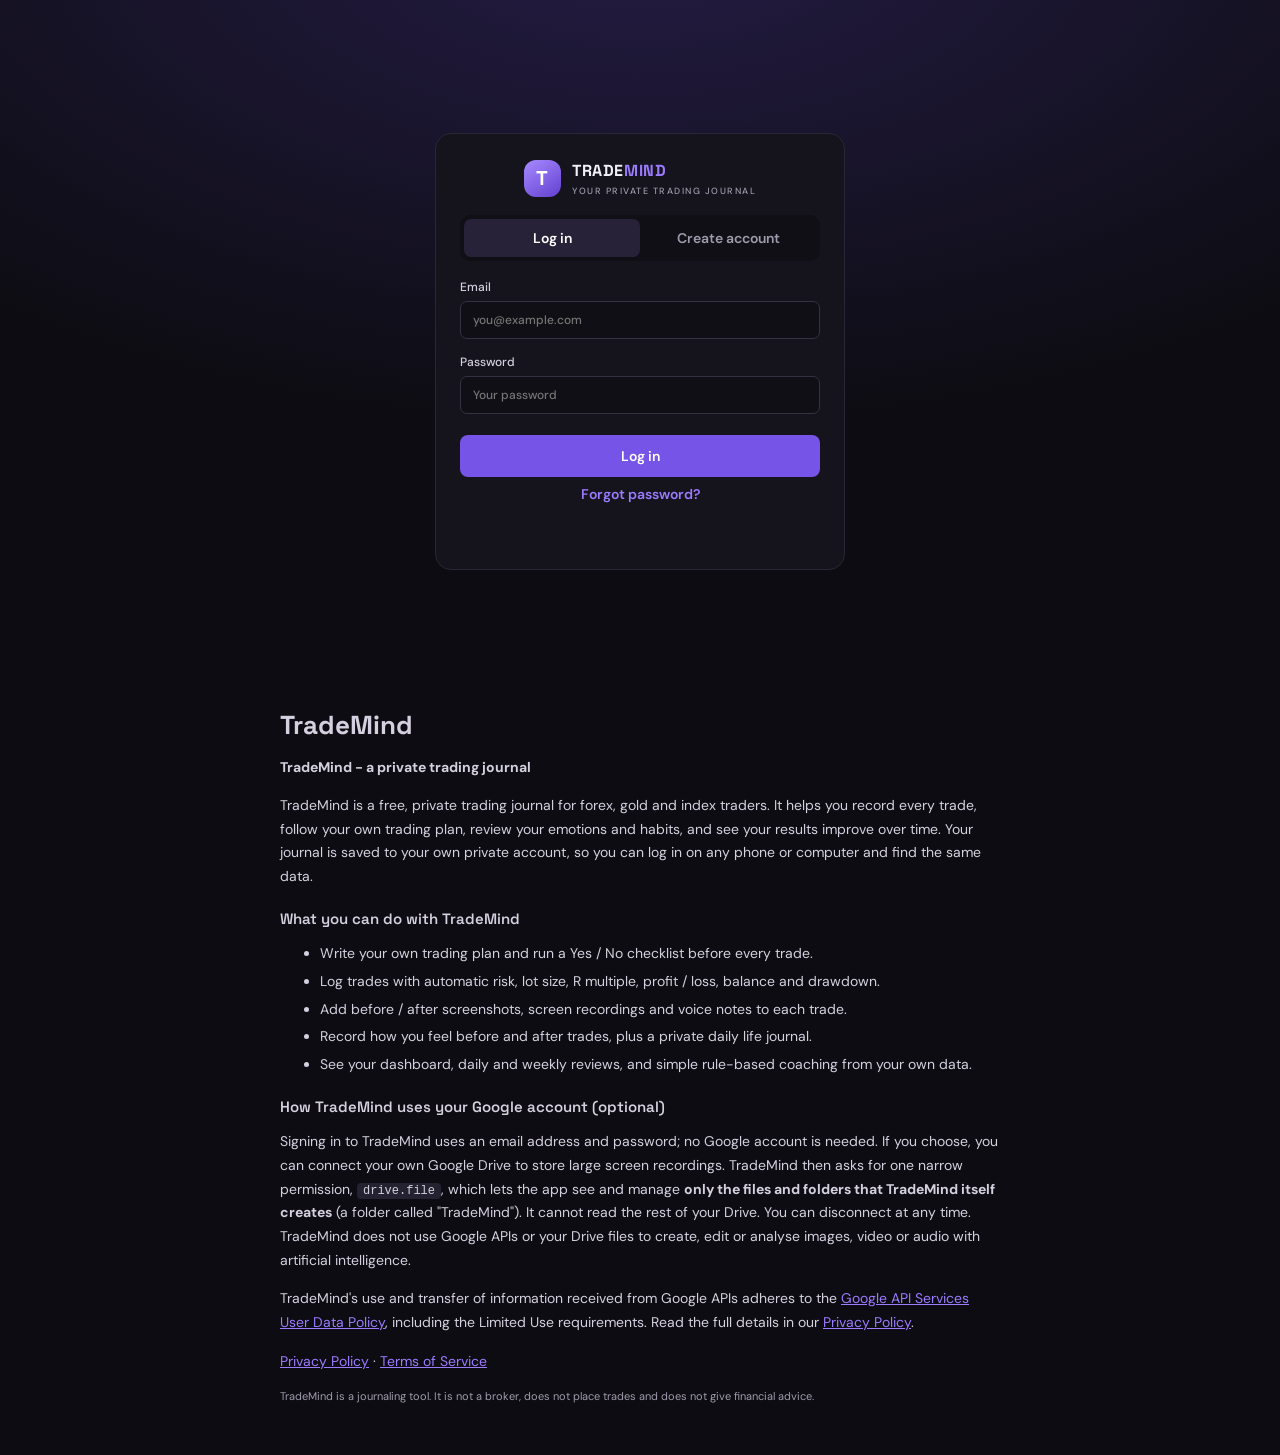
==== index.html @ 4bf760da "Add files via upload" ====
<!doctype html>
<html lang="en">
<head>
  <meta charset="utf-8">
  <meta name="viewport" content="width=device-width, initial-scale=1, viewport-fit=cover">
  <meta name="theme-color" content="#111019">
  <meta name="description" content="TradeMind - your private trading journal. Log in on any device.">
  <link rel="manifest" href="manifest.webmanifest">
  <link rel="icon" href="assets/icon.svg" type="image/svg+xml">
  <link rel="stylesheet" href="styles.css">
  <title>TradeMind - Trading Journal</title>
  <script>try{if(Object.keys(localStorage).some(function(k){return /^sb-.*-auth-token$/.test(k)}))document.documentElement.classList.add('returning')}catch(e){}</script>
</head>
<body>

  <!-- ============ LOGIN / SIGN UP ============ -->
  <div id="auth-screen" class="auth-screen" hidden>
    <div class="auth-card">
      <div class="brand auth-brand"><span class="brand-mark">T</span><span>TRADE<span class="violet">MIND</span><small>YOUR PRIVATE TRADING JOURNAL</small></span></div>

      <div id="auth-config-warning" class="notice warning" hidden>
        <strong>Cloud login is not set up yet.</strong> The app owner needs to put the Supabase URL and key into <code>config.js</code> (see README, step 3). Until then you can try the app on this device only.
        <div class="button-row"><button class="secondary" id="use-local" type="button">Use on this device only</button></div>
      </div>

      <div class="auth-tabs" id="auth-tabs">
        <button type="button" class="active" data-auth-tab="login">Log in</button>
        <button type="button" data-auth-tab="signup">Create account</button>
      </div>

      <form id="form-login" class="auth-form" autocomplete="on">
        <label>Email<input name="email" type="email" autocomplete="username" required placeholder="you@example.com"></label>
        <label>Password<input name="password" type="password" autocomplete="current-password" required minlength="6" placeholder="Your password"></label>
        <button class="primary full" type="submit">Log in</button>
        <button class="text-btn" type="button" data-auth-tab="forgot">Forgot password?</button>
      </form>

      <form id="form-signup" class="auth-form" autocomplete="on" hidden>
        <label>Your name<input name="name" type="text" autocomplete="name" placeholder="e.g. Chinedu"></label>
        <label>Email<input name="email" type="email" autocomplete="username" required placeholder="you@example.com"></label>
        <label>Password (at least 8 characters)<input name="password" type="password" autocomplete="new-password" required minlength="8" placeholder="Choose a password"></label>
        <button class="primary full" type="submit">Create my account</button>
        <p class="tiny muted">Your journal is private to your account. Log in on any phone or computer to see the same data.</p>
      </form>

      <form id="form-forgot" class="auth-form" hidden>
        <p class="muted">Enter your email and we will send you a link to choose a new password.</p>
        <label>Email<input name="email" type="email" autocomplete="username" required></label>
        <button class="primary full" type="submit">Send reset link</button>
        <button class="text-btn" type="button" data-auth-tab="login">Back to log in</button>
      </form>

      <form id="form-recovery" class="auth-form" hidden>
        <h3>Choose a new password</h3>
        <label>New password (at least 8 characters)<input name="password" type="password" autocomplete="new-password" required minlength="8"></label>
        <button class="primary full" type="submit">Save new password</button>
      </form>

      <p id="auth-msg" class="auth-msg" role="status"></p>
    </div>
  </div>

  <!-- ============ PUBLIC HOME PAGE CONTENT (always in the HTML so Google and visitors can read it without logging in) ============ -->
  <section id="public-about" class="about">
    <h1>TradeMind</h1>
    <p><b>TradeMind - a private trading journal</b></p>
    <p>TradeMind is a free, private trading journal for forex, gold and index traders. It helps you record every trade, follow your own trading plan, review your emotions and habits, and see your results improve over time. Your journal is saved to your own private account, so you can log in on any phone or computer and find the same data.</p>
    <h3>What you can do with TradeMind</h3>
    <ul>
      <li>Write your own trading plan and run a Yes / No checklist before every trade.</li>
      <li>Log trades with automatic risk, lot size, R multiple, profit / loss, balance and drawdown.</li>
      <li>Add before / after screenshots, screen recordings and voice notes to each trade.</li>
      <li>Record how you feel before and after trades, plus a private daily life journal.</li>
      <li>See your dashboard, daily and weekly reviews, and simple rule-based coaching from your own data.</li>
    </ul>
    <h3>How TradeMind uses your Google account (optional)</h3>
    <p>Signing in to TradeMind uses an email address and password; no Google account is needed. If you choose, you can connect your own Google Drive to store large screen recordings. TradeMind then asks for one narrow permission, <code>drive.file</code>, which lets the app see and manage <b>only the files and folders that TradeMind itself creates</b> (a folder called "TradeMind"). It cannot read the rest of your Drive. You can disconnect at any time. TradeMind does not use Google APIs or your Drive files to create, edit or analyse images, video or audio with artificial intelligence.</p>
    <p>TradeMind's use and transfer of information received from Google APIs adheres to the <a href="https://developers.google.com/terms/api-services-user-data-policy" target="_blank" rel="noopener">Google API Services User Data Policy</a>, including the Limited Use requirements. Read the full details in our <a href="privacy.html">Privacy Policy</a>.</p>
    <p class="about-links"><a href="privacy.html">Privacy Policy</a> · <a href="terms.html">Terms of Service</a></p>
    <p class="muted tiny">TradeMind is a journaling tool. It is not a broker, does not place trades and does not give financial advice.</p>
  </section>

  <!-- ============ APP ============ -->
  <div class="app-shell" id="app" hidden>
    <aside class="sidebar" id="sidebar">
      <a class="brand" href="#/dashboard"><span class="brand-mark">T</span><span>TRADE<span class="violet">MIND</span><small>TRADING JOURNAL</small></span></a>
      <nav id="nav">
        <a class="nav-item" data-page="dashboard" href="#/dashboard">▦ <span>Dashboard</span></a>
        <a class="nav-item" data-page="daily" href="#/daily">☀ <span>Daily Check</span></a>
        <a class="nav-item" data-page="checklist" href="#/checklist">✓ <span>Checklist</span></a>
        <a class="nav-item" data-page="log" href="#/log">▤ <span>Trade Log</span></a>
        <a class="nav-item" data-page="shots" href="#/shots">▣ <span>Screenshots & Videos</span></a>
        <a class="nav-item" data-page="checkins" href="#/checkins">◉ <span>Emotion Check-ins</span></a>
        <a class="nav-item" data-page="review" href="#/review">✎ <span>Daily Review</span></a>
        <a class="nav-item" data-page="life" href="#/life">☼ <span>Life Journal</span></a>
        <a class="nav-item" data-page="weekly" href="#/weekly">▥ <span>Weekly Check</span></a>
        <a class="nav-item" data-page="plan" href="#/plan">◎ <span>My Trading Plan</span></a>
        <a class="nav-item" data-page="coach" href="#/coach">✧ <span>Coach</span></a>
        <a class="nav-item" data-page="settings" href="#/settings">⚙ <span>Settings & Account</span></a>
      </nav>
      <div class="sidebar-bottom"><span class="status-dot" id="side-dot"></span><span id="side-user">—</span></div>
    </aside>

    <main class="main">
      <header class="topbar">
        <button class="icon-btn mobile-menu" id="menu-btn" aria-label="Open menu">☰</button>
        <div><div class="eyebrow">PROCESS OVER PROFIT</div><h1 id="page-title">Dashboard</h1></div>
        <div class="top-actions">
          <button class="sync-pill" id="sync-pill" type="button" title="Tap to sync now">● …</button>
          <a class="primary small" href="#/trade/new">＋ Log trade</a>
        </div>
      </header>
      <div id="view"></div>
      <footer>TRADEMIND · PRIVATE BY DESIGN · PROCESS OVER PROFIT · <a href="privacy.html">PRIVACY</a> · <a href="terms.html">TERMS</a></footer>
    </main>
  </div>

  <div id="lightbox" class="lightbox" hidden><img alt="Trade screenshot"></div>
  <div id="toast" class="toast" role="status"></div>

  <script src="config.js"></script>
  <script src="https://accounts.google.com/gsi/client" async defer></script>
  <script src="vendor/supabase.js"></script>
  <script src="calc.js"></script>
  <script src="store.js"></script>
  <script src="drive.js"></script>
  <script src="views.js"></script>
  <script src="app.js"></script>
</body>
</html>
---- styles.css ----
@import url('https://fonts.googleapis.com/css2?family=DM+Sans:wght@400;500;600;700&family=Space+Grotesk:wght@500;600;700&display=swap');
:root{--bg:#0d0c12;--panel:#15141d;--panel2:#1c1a26;--line:#292635;--text:#f3f1f8;--muted:#a09bac;--violet:#9b7bff;--violet2:#7654e8;--green:#54d6a0;--red:#ff777f;--amber:#f4c66a;--input:#100f16}
*{box-sizing:border-box}
[hidden]{display:none!important}
body{margin:0;background:var(--bg);color:var(--text);font-family:'DM Sans',system-ui,sans-serif;font-size:14px}
button,input,select,textarea{font:inherit}button{cursor:pointer}a{color:inherit}
code{background:#242131;padding:1px 6px;border-radius:4px;font-size:12px}

/* ---------- layout ---------- */
.app-shell{min-height:100vh}
.sidebar{position:fixed;inset:0 auto 0 0;width:235px;background:#111019;border-right:1px solid var(--line);padding:22px 14px;display:flex;flex-direction:column;z-index:10;overflow-y:auto}
.brand{display:flex;align-items:center;gap:11px;color:var(--text);text-decoration:none;font:700 16px 'Space Grotesk',system-ui,sans-serif;letter-spacing:.6px;padding:0 10px 24px}
.brand small{display:block;color:var(--muted);font:500 9px 'DM Sans';letter-spacing:1.5px;margin-top:4px}
.brand-mark{display:grid;place-items:center;width:37px;height:37px;border-radius:12px;background:linear-gradient(145deg,#a88aff,#6240d0);font-size:20px;color:#fff}
.violet{color:var(--violet)}
nav{display:grid;gap:4px}
.nav-item{color:#aaa5b5;text-decoration:none;padding:11px 13px;border-radius:9px;display:flex;gap:12px;align-items:center}
.nav-item span{font-weight:500}
.nav-item:hover,.nav-item.active{background:#272238;color:#fff}
.nav-item.active{box-shadow:inset 3px 0 var(--violet)}
.sidebar-bottom{margin-top:auto;color:var(--muted);font-size:11px;padding:15px 10px 0;display:flex;gap:9px;align-items:center;word-break:break-all}
.status-dot{flex:none;width:7px;height:7px;border-radius:50%;background:var(--green)}
.status-dot.warn{background:var(--amber)}.status-dot.bad{background:var(--red)}
.main{margin-left:235px;max-width:1500px;padding:0 30px 30px}
.topbar{height:84px;border-bottom:1px solid var(--line);display:flex;align-items:center;justify-content:space-between;margin-bottom:24px;gap:10px}
.topbar h1{font:600 21px 'Space Grotesk',system-ui,sans-serif;margin:3px 0}
.eyebrow{font-size:9px;letter-spacing:1.8px;color:var(--violet);font-weight:700}
.top-actions{display:flex;align-items:center;gap:12px}
.sync-pill{font-size:11px;color:var(--muted);border:1px solid var(--line);background:transparent;padding:8px 12px;border-radius:20px;white-space:nowrap}
.sync-pill.ok{color:var(--green);border-color:#28684f}.sync-pill.warn{color:var(--amber);border-color:#66512d}.sync-pill.bad{color:var(--red);border-color:#67313d}
.mobile-menu{display:none}
footer{text-align:center;color:#5f5a69;font-size:9px;letter-spacing:1.6px;padding:22px}

/* ---------- buttons & fields ---------- */
.primary,.secondary,.danger{display:inline-block;text-decoration:none;text-align:center;border:1px solid transparent;border-radius:8px;padding:11px 16px;font-weight:600;color:#fff;background:var(--violet2)}
.primary:hover{background:#8868f2}
.primary.small{padding:9px 13px;font-size:12px}
.secondary{background:#242131;border-color:#393449;color:#e8e3f3}
.danger{background:#3b2029;border-color:#67313d;color:#ffb4ba}
.text-btn{border:0;background:none;color:var(--violet);font-weight:600;padding:6px 2px}
.icon-btn{background:transparent;border:0;color:#fff;font-size:21px}
.full{width:100%}
button:disabled{opacity:.5;cursor:default}
input,select,textarea{width:100%;background:var(--input);border:1px solid #353141;border-radius:7px;color:var(--text);padding:10px 12px;outline:none}
input:focus,select:focus,textarea:focus{border-color:var(--violet)}
input[type=checkbox]{width:auto}
textarea{resize:vertical;line-height:1.5}
label{display:grid;gap:6px;color:#d5d0df;font-size:12px;font-weight:500;margin-bottom:13px;align-content:start}
.muted{color:var(--muted);margin:0;line-height:1.55}.tiny{font-size:11px}
.positive{color:var(--green)}.negative{color:var(--red)}
.button-row,.form-actions{display:flex;gap:9px;flex-wrap:wrap;margin:10px 0}
.form-actions{justify-content:flex-end}

/* ---------- panels, cards ---------- */
.section-intro{display:flex;align-items:center;justify-content:space-between;gap:16px;margin-bottom:18px;flex-wrap:wrap}
.section-intro h2{font:600 20px 'Space Grotesk',system-ui,sans-serif;margin:0 0 5px}
.panel{background:var(--panel);border:1px solid var(--line);border-radius:12px;padding:18px;margin-bottom:16px}
.panel h3{font:600 15px 'Space Grotesk',system-ui,sans-serif;margin:0 0 8px}
.panel-head{display:flex;align-items:center;justify-content:space-between;gap:10px;margin-bottom:12px}
.form-panel{max-width:1000px}
.notice{padding:13px 15px;border:1px solid #453a62;background:#1c1729;color:#d8d0ed;border-radius:9px;line-height:1.6;font-size:12px;margin-bottom:16px}
.notice.warning{border-color:#66512d;background:#241f16;color:#ead9b3}
.notice.good{border-color:#28684f;background:#14271f;color:#a9ecc9}
.grid{display:grid;gap:13px}
.stats-grid{display:grid;grid-template-columns:repeat(4,1fr);gap:12px;margin-bottom:16px}
.stat-card{background:var(--panel);border:1px solid var(--line);border-radius:12px;padding:15px}
.stat-card span{display:block;color:var(--muted);font-size:12px}
.stat-card strong{display:block;font:600 24px 'Space Grotesk',system-ui,sans-serif;margin:8px 0 2px}
.stat-card small{color:#827d8c;font-size:10px}
.two-col{display:grid;grid-template-columns:1fr 1fr;gap:16px}
.form-grid{display:grid;grid-template-columns:repeat(3,minmax(0,1fr));gap:0 14px}
.form-grid.two{grid-template-columns:repeat(2,minmax(0,1fr))}
.form-section{border-bottom:1px solid var(--line);padding:4px 0 14px;margin-bottom:16px}
.form-section:last-of-type{border-bottom:0}
.form-section h3{margin-bottom:12px}
.chip{display:inline-block;padding:4px 9px;border-radius:20px;background:#292438;color:#cbbaff;font-size:11px;font-weight:600;white-space:nowrap}
.chip.ok,.chip.go{background:#14271f;color:var(--green)}
.chip.bad,.chip.stop{background:#3b2029;color:var(--red)}
.chip.warn{background:#2a2316;color:var(--amber)}

/* ---------- Y/N segmented toggles & question rows ---------- */
.qrow{display:flex;align-items:center;justify-content:space-between;gap:12px;padding:11px 0;border-bottom:1px solid var(--line)}
.qrow:last-child{border-bottom:0}
.qrow .q{flex:1;line-height:1.45}
.qrow .q small{display:block;color:var(--muted);font-size:11px;margin-top:2px}
.seg{display:inline-flex;border:1px solid #393449;border-radius:8px;overflow:hidden;flex:none}
.seg button{border:0;background:#1c1a26;color:#bdb7ca;padding:8px 16px;font-weight:600;min-width:52px}
.seg button+button{border-left:1px solid #393449}
.seg button.on-y{background:#14442f;color:var(--green)}
.seg button.on-n{background:#4a2029;color:var(--red)}
.verdict{margin:14px 0;padding:16px;border-radius:10px;text-align:center;font:700 20px 'Space Grotesk',system-ui,sans-serif;letter-spacing:.5px;border:1px solid var(--line);background:var(--panel2)}
.verdict.go{background:#14271f;border-color:#28684f;color:var(--green)}
.verdict.stop{background:#3b2029;border-color:#67313d;color:var(--red)}

/* ---------- data tables ---------- */
.table-wrap{overflow:auto;border:1px solid var(--line);border-radius:12px;background:var(--panel);max-height:72vh}
table.dt{border-collapse:separate;border-spacing:0;width:max-content;min-width:100%;font-size:12px}
table.dt th{position:sticky;top:0;background:#1f1c2b;color:#b9b3c8;font-size:10px;text-transform:uppercase;letter-spacing:.7px;text-align:left;padding:10px 11px;border-bottom:1px solid var(--line);white-space:nowrap;z-index:2}
table.dt td{padding:9px 11px;border-bottom:1px solid var(--line);white-space:nowrap;max-width:260px;overflow:hidden;text-overflow:ellipsis}
table.dt tbody tr{cursor:pointer}
table.dt tbody tr:hover td{background:#1b1926}
table.dt .sticky{position:sticky;left:0;background:var(--panel);z-index:1}
table.dt th.sticky{z-index:3;background:#1f1c2b}
table.dt td.num,table.dt th.num{text-align:right}
table.plain tbody tr{cursor:default}
.empty{color:var(--muted);font-size:13px;padding:22px 6px;line-height:1.7;text-align:center}

/* ---------- live calculation chips (trade form) ---------- */
.calc-strip{display:grid;grid-template-columns:repeat(6,1fr);gap:8px;margin:4px 0 6px}
.calc-strip div{background:#1c1a26;border:1px solid var(--line);border-radius:8px;padding:9px 10px}
.calc-strip small{display:block;color:var(--muted);font-size:10px;text-transform:uppercase;letter-spacing:.6px}
.calc-strip b{font:600 16px 'Space Grotesk',system-ui,sans-serif}
.calc-strip.result{grid-template-columns:repeat(4,1fr)}

/* ---------- screenshots ---------- */
.shot-slots{display:grid;grid-template-columns:1fr 1fr;gap:14px}
.shot-slot{border:1px dashed #62528a;background:#1b1727;border-radius:10px;padding:10px;text-align:center;min-height:170px;display:flex;flex-direction:column;gap:8px}
.shot-slot h4{margin:0;font-size:11px;letter-spacing:1px;color:#cbbaff}
.shot-slot img{width:100%;max-height:260px;object-fit:contain;border-radius:6px;cursor:zoom-in;background:#000}
.shot-slot .ph{flex:1;display:grid;place-items:center;color:var(--muted);font-size:12px;padding:10px}
.shot-card{display:grid;gap:12px}
.shot-pair{display:grid;grid-template-columns:1fr 1fr;gap:12px}
.shot-pair figure{margin:0}
.shot-pair figcaption{font-size:10px;letter-spacing:1px;color:var(--violet);margin-bottom:5px;font-weight:700}
.shot-pair img{width:100%;border-radius:8px;cursor:zoom-in;background:#000;max-height:300px;object-fit:contain}
.shot-pair .ph{height:110px;display:grid;place-items:center;border:1px dashed var(--line);border-radius:8px;color:var(--muted);font-size:12px}
.lightbox{position:fixed;inset:0;background:#000d;z-index:50;display:grid;place-items:center;padding:16px;cursor:zoom-out}
.lightbox img{max-width:100%;max-height:100%;border-radius:8px}

/* ---------- dashboard bits ---------- */
.breakdown-grid{display:grid;grid-template-columns:repeat(2,1fr);gap:16px}
.steps{display:grid;gap:8px}
.step{display:flex;gap:12px;align-items:center;padding:11px 13px;background:#1c1a26;border:1px solid var(--line);border-radius:9px;text-decoration:none}
.step b{display:grid;place-items:center;width:24px;height:24px;border-radius:50%;background:#292438;color:#cbbaff;font-size:12px;flex:none}
.step.done b{background:#14442f;color:var(--green)}
.equity svg{width:100%;height:auto;display:block}
.finding{border-left:3px solid var(--violet);padding:8px 11px;background:#1c1a25;border-radius:0 7px 7px 0;font-size:12px;line-height:1.6;margin-bottom:9px}
.finding.good{border-left-color:var(--green)}.finding.warn{border-left-color:var(--amber)}

/* ---------- trading plan editor ---------- */
.strategy{border:1px solid var(--line);border-radius:12px;padding:16px;margin-bottom:14px;background:var(--panel)}
.strategy.sample{border-style:dashed;border-color:#62528a;background:#181425}
.rule-row{display:grid;grid-template-columns:1fr 100px 36px;gap:8px;margin-bottom:8px;align-items:center}
.rule-row input,.rule-row select{margin:0}
.rule-line{display:flex;gap:10px;align-items:flex-start;padding:7px 0;border-bottom:1px solid var(--line);font-size:13px;line-height:1.45}
.rule-line:last-child{border-bottom:0}
pre.note{white-space:pre-wrap;background:var(--input);border:1px solid var(--line);border-radius:8px;padding:12px;font:12px/1.6 'DM Sans',monospace;color:#d8d2e2;margin:6px 0}
.sample-tag{display:inline-block;background:#3a2f5c;color:#d6cafa;font-size:10px;font-weight:700;letter-spacing:1px;padding:3px 8px;border-radius:5px;margin-right:8px}

/* ---------- login ---------- */
.auth-screen{min-height:78vh;display:grid;place-items:center;padding:20px;background:radial-gradient(1000px 500px at 50% -10%,#241c44,transparent),var(--bg)}
.auth-card{width:100%;max-width:410px;background:var(--panel);border:1px solid var(--line);border-radius:16px;padding:26px 24px}
.auth-brand{padding:0 0 18px;justify-content:center}
.auth-tabs{display:grid;grid-template-columns:1fr 1fr;background:#100f16;border-radius:10px;padding:4px;margin-bottom:18px}
.auth-tabs button{border:0;background:transparent;color:var(--muted);padding:10px;border-radius:7px;font-weight:600}
.auth-tabs button.active{background:#272238;color:#fff}
.auth-form{display:grid;gap:2px}
.auth-form .primary{margin-top:6px}
.auth-msg{min-height:20px;margin:14px 0 0;font-size:12px;line-height:1.5;color:var(--muted);text-align:center}
.auth-msg.err{color:var(--red)}.auth-msg.ok{color:var(--green)}

.toast{position:fixed;bottom:22px;right:22px;left:auto;max-width:90vw;background:#282337;border:1px solid #51436e;color:#fff;padding:12px 17px;border-radius:8px;opacity:0;transform:translateY(8px);transition:.2s;z-index:60;pointer-events:none}
.toast.show{opacity:1;transform:translateY(0)}

/* ---------- responsive ---------- */
@media(max-width:1100px){.form-grid{grid-template-columns:repeat(2,minmax(0,1fr))}.calc-strip{grid-template-columns:repeat(3,1fr)}.stats-grid{grid-template-columns:repeat(2,1fr)}.two-col,.breakdown-grid{grid-template-columns:1fr}}
@media(max-width:800px){
  .sidebar{transform:translateX(-100%);transition:.2s;width:255px}
  .sidebar.open{transform:translateX(0);box-shadow:15px 0 40px #0009}
  .main{margin:0;padding:0 14px 22px}
  .topbar{height:70px;margin-bottom:18px}
  .mobile-menu{display:block}
  .topbar h1{font-size:17px}.eyebrow{display:none}
  .stat-card{padding:12px}.stat-card strong{font-size:20px}
  .form-grid,.form-grid.two{grid-template-columns:1fr 1fr;gap:0 10px}
  .shot-slots,.shot-pair{grid-template-columns:1fr}
  .calc-strip,.calc-strip.result{grid-template-columns:repeat(2,1fr)}
  .rule-row{grid-template-columns:1fr 84px 34px}
  .panel{padding:14px}
  .seg button{padding:8px 13px;min-width:46px}
}
@media(max-width:420px){.form-grid,.form-grid.two{grid-template-columns:1fr}.sync-pill{font-size:10px;padding:7px 9px}}

/* ---------- emotional checks, recordings ---------- */
.emo-box{border:1px solid #453a62;background:#1a1626;border-radius:10px;padding:12px 14px;margin-top:12px}
.emo-box h4{margin:0 0 4px;font-size:11px;letter-spacing:1px;color:#cbbaff;text-transform:uppercase}
.emo-box label{margin-bottom:10px}
.rec-picker{display:grid;grid-template-columns:1fr 1fr;gap:12px;align-items:end;margin:6px 0}
.rec-list{display:grid;gap:10px;margin-top:12px}
.rec-row{border:1px solid var(--line);background:#1b1927;border-radius:10px;padding:11px 13px}
.rec-head{display:flex;gap:8px;align-items:center;flex-wrap:wrap}
.rec-head b{word-break:break-all}
.rec-actions{display:flex;gap:8px;flex-wrap:wrap;margin-top:9px}
.rec-actions .secondary,.rec-actions .danger,.rec-actions .primary{padding:7px 11px;font-size:12px}
.rec-player video{width:100%;max-height:440px;border-radius:8px;background:#000;margin-top:10px}
.rec-player audio{width:100%;margin-top:10px}
.pct{font-variant-numeric:tabular-nums}
.finding .text-btn{margin-top:4px;padding:2px 0;font-size:12px}
@media(max-width:800px){.rec-picker{grid-template-columns:1fr}}

/* ---------- public home-page content (shown under the login card) ---------- */
.about{max-width:760px;margin:0 auto;padding:6px 20px 50px;color:#d5d0df;line-height:1.7}
.about h2{font:600 20px 'Space Grotesk',system-ui,sans-serif;margin:0 0 8px}
.about h3{font:600 15px 'Space Grotesk',system-ui,sans-serif;margin:20px 0 6px}
.about a{color:var(--violet)}
.about li{margin-bottom:4px}
.about-links{margin-top:16px}
.returning #public-about{display:none}

.about h1{font:700 26px 'Space Grotesk',system-ui,sans-serif;margin:0 0 4px}
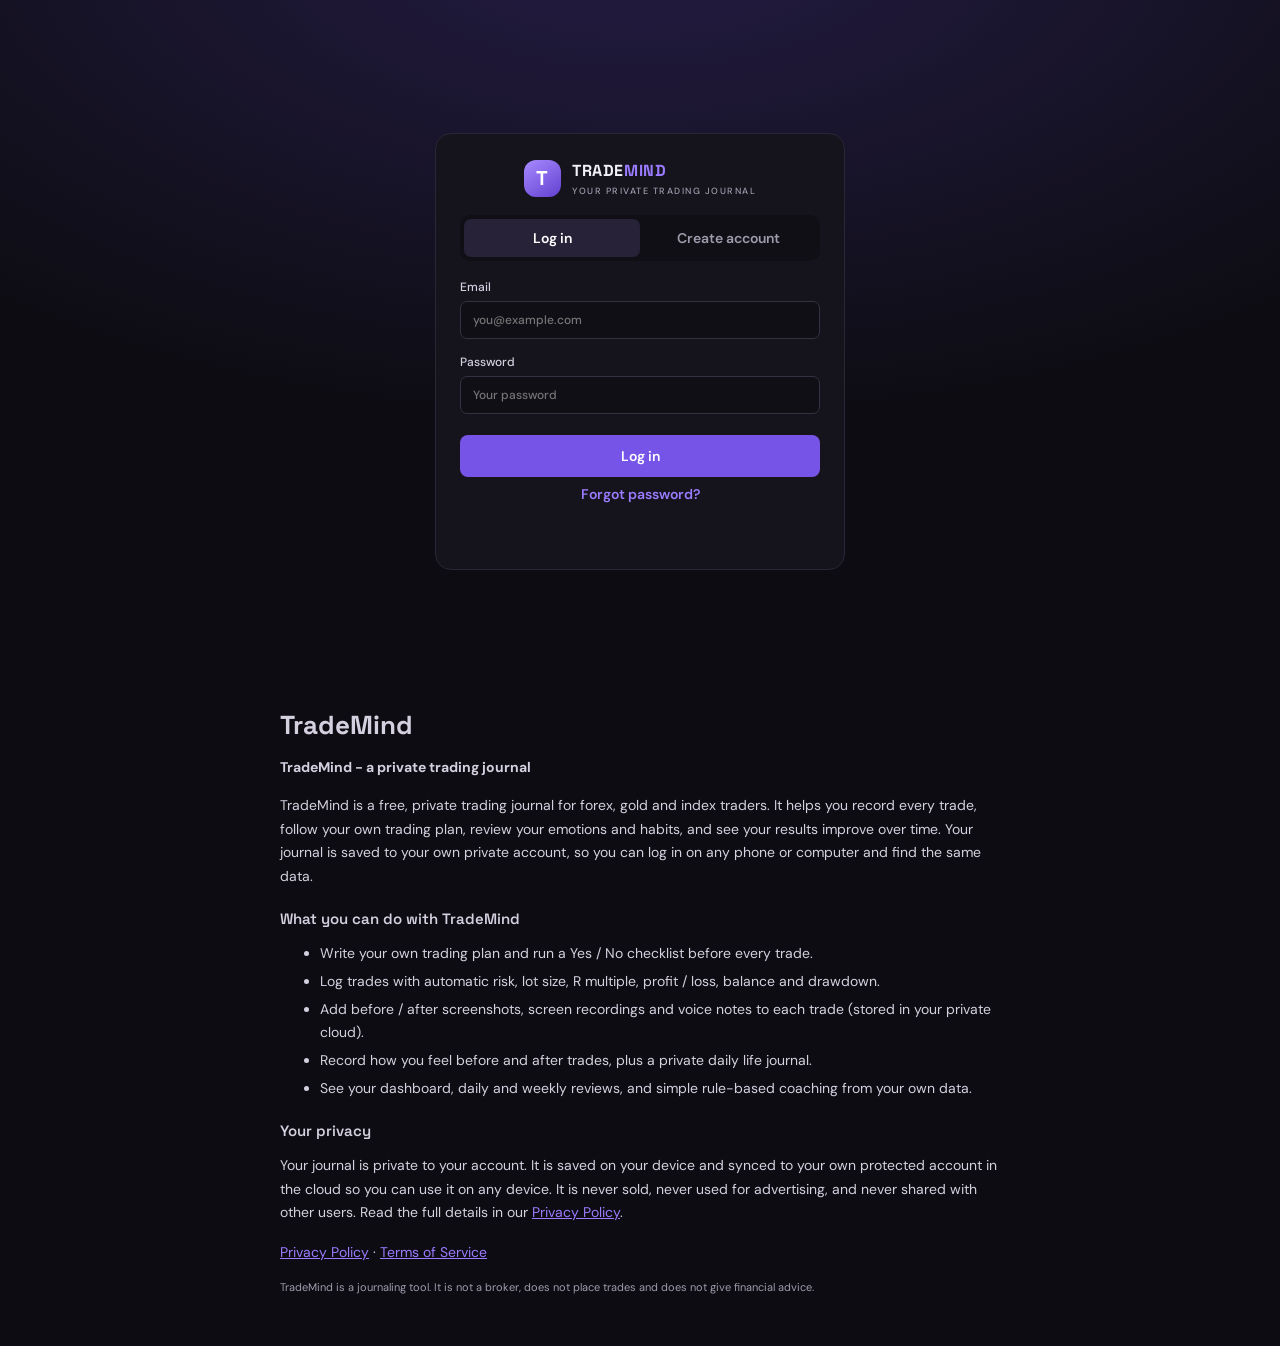
==== commit c90b3ea7: "Add files via upload" ====
--- a/index.html
+++ b/index.html
@@ -60,7 +60,7 @@
     </div>
   </div>
 
-  <!-- ============ PUBLIC HOME PAGE CONTENT (always in the HTML so Google and visitors can read it without logging in) ============ -->
+  <!-- ============ PUBLIC HOME PAGE CONTENT (always in the HTML so visitors can read it without logging in) ============ -->
   <section id="public-about" class="about">
     <h1>TradeMind</h1>
     <p><b>TradeMind - a private trading journal</b></p>
@@ -69,13 +69,12 @@
     <ul>
       <li>Write your own trading plan and run a Yes / No checklist before every trade.</li>
       <li>Log trades with automatic risk, lot size, R multiple, profit / loss, balance and drawdown.</li>
-      <li>Add before / after screenshots, screen recordings and voice notes to each trade.</li>
+      <li>Add before / after screenshots, screen recordings and voice notes to each trade (stored in your private cloud).</li>
       <li>Record how you feel before and after trades, plus a private daily life journal.</li>
       <li>See your dashboard, daily and weekly reviews, and simple rule-based coaching from your own data.</li>
     </ul>
-    <h3>How TradeMind uses your Google account (optional)</h3>
-    <p>Signing in to TradeMind uses an email address and password; no Google account is needed. If you choose, you can connect your own Google Drive to store large screen recordings. TradeMind then asks for one narrow permission, <code>drive.file</code>, which lets the app see and manage <b>only the files and folders that TradeMind itself creates</b> (a folder called "TradeMind"). It cannot read the rest of your Drive. You can disconnect at any time. TradeMind does not use Google APIs or your Drive files to create, edit or analyse images, video or audio with artificial intelligence.</p>
-    <p>TradeMind's use and transfer of information received from Google APIs adheres to the <a href="https://developers.google.com/terms/api-services-user-data-policy" target="_blank" rel="noopener">Google API Services User Data Policy</a>, including the Limited Use requirements. Read the full details in our <a href="privacy.html">Privacy Policy</a>.</p>
+    <h3>Your privacy</h3>
+    <p>Your journal is private to your account. It is saved on your device and synced to your own protected account in the cloud so you can use it on any device. It is never sold, never used for advertising, and never shared with other users. Read the full details in our <a href="privacy.html">Privacy Policy</a>.</p>
     <p class="about-links"><a href="privacy.html">Privacy Policy</a> · <a href="terms.html">Terms of Service</a></p>
     <p class="muted tiny">TradeMind is a journaling tool. It is not a broker, does not place trades and does not give financial advice.</p>
   </section>
@@ -119,11 +118,9 @@
   <div id="toast" class="toast" role="status"></div>
 
   <script src="config.js"></script>
-  <script src="https://accounts.google.com/gsi/client" async defer></script>
   <script src="vendor/supabase.js"></script>
   <script src="calc.js"></script>
   <script src="store.js"></script>
-  <script src="drive.js"></script>
   <script src="views.js"></script>
   <script src="app.js"></script>
 </body>
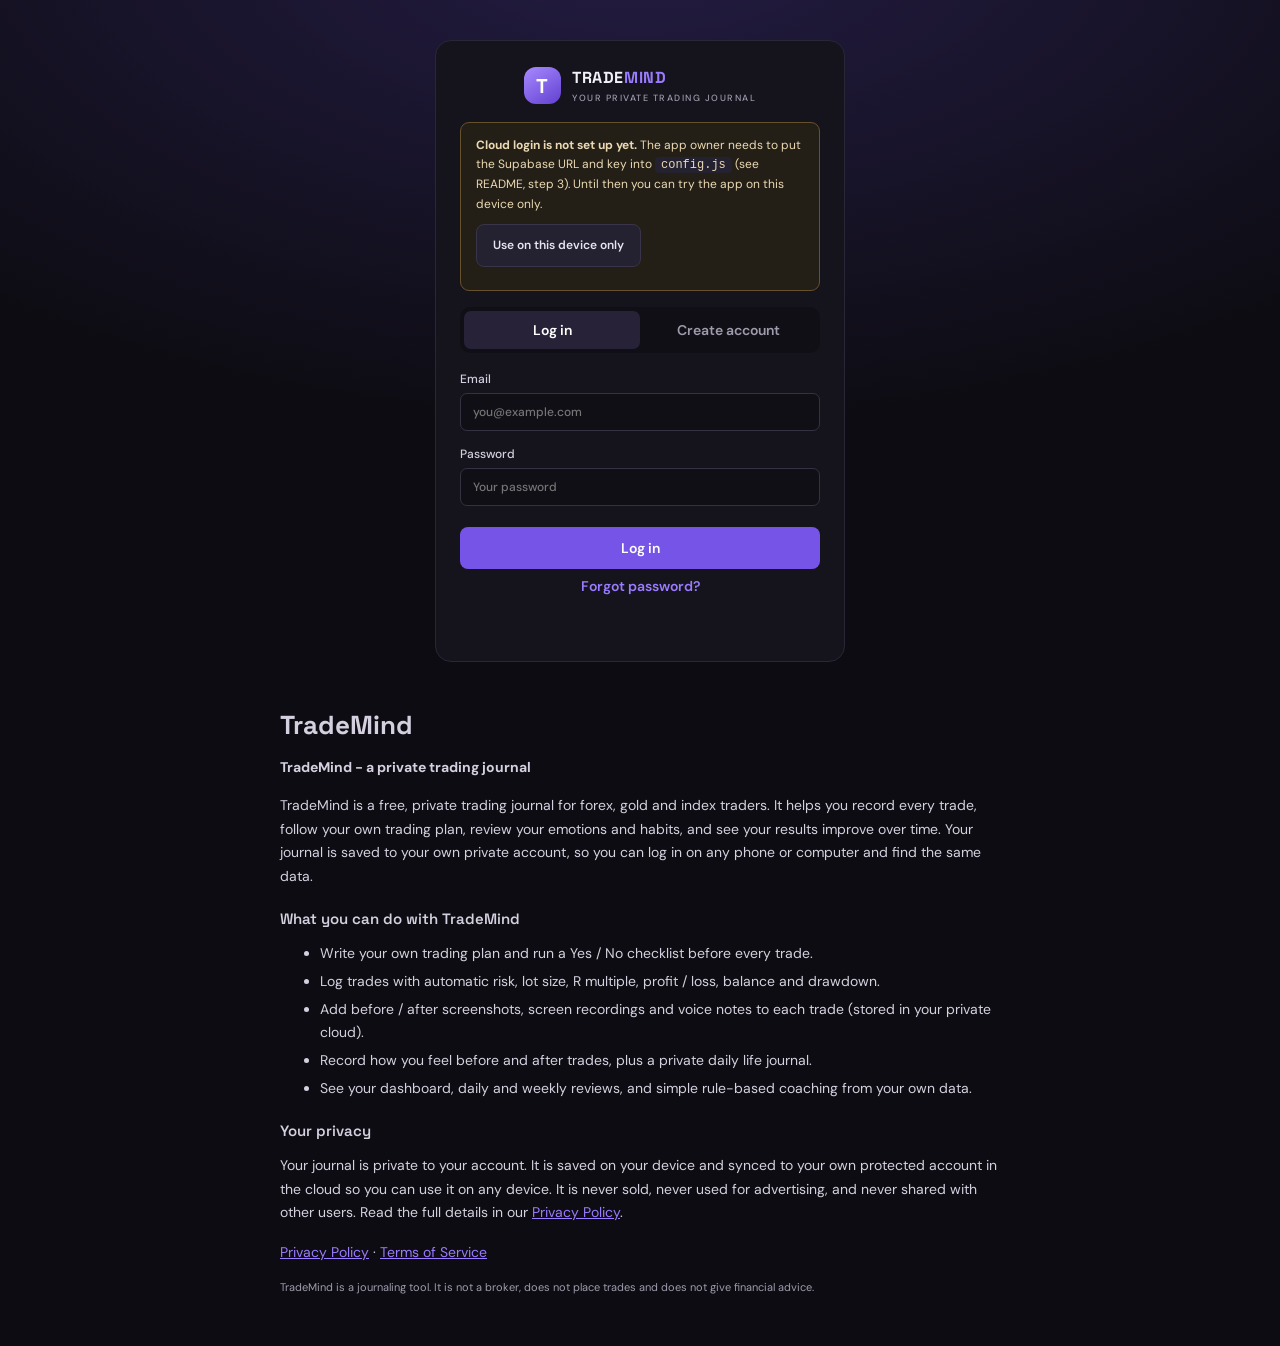
==== commit 3922018a: "Add files via upload" ====
--- a/index.html
+++ b/index.html
@@ -95,6 +95,7 @@
         <a class="nav-item" data-page="weekly" href="#/weekly">▥ <span>Weekly Check</span></a>
         <a class="nav-item" data-page="plan" href="#/plan">◎ <span>My Trading Plan</span></a>
         <a class="nav-item" data-page="coach" href="#/coach">✧ <span>Coach</span></a>
+        <a class="nav-item" data-page="mentor" href="#/mentor">✦ <span>Mentor</span></a>
         <a class="nav-item" data-page="settings" href="#/settings">⚙ <span>Settings & Account</span></a>
       </nav>
       <div class="sidebar-bottom"><span class="status-dot" id="side-dot"></span><span id="side-user">—</span></div>
@@ -122,6 +123,7 @@
   <script src="calc.js"></script>
   <script src="store.js"></script>
   <script src="views.js"></script>
+  <script src="mentor.js"></script>
   <script src="app.js"></script>
 </body>
 </html>
--- a/styles.css
+++ b/styles.css
@@ -208,3 +208,59 @@
 .returning #public-about{display:none}
 
 .about h1{font:700 26px 'Space Grotesk',system-ui,sans-serif;margin:0 0 4px}
+
+/* ---------- Mentor ---------- */
+.mentor-card{display:flex;flex-direction:column;justify-content:space-between}
+.mentor-progress{height:8px;border-radius:8px;background:#242131;overflow:hidden;margin:0 0 16px}
+.mentor-progress span{display:block;height:100%;background:linear-gradient(90deg,var(--violet2),var(--green));border-radius:8px;transition:width .3s}
+.mentor-next{border-color:#51436e;background:#1a1626}
+.mentor-row{display:flex;gap:12px;align-items:center;padding:11px 4px;border-bottom:1px solid var(--line);text-decoration:none}
+.mentor-row:last-child{border-bottom:0}
+.mentor-row b{display:grid;place-items:center;width:26px;height:26px;border-radius:50%;background:#292438;color:#cbbaff;font-size:12px;flex:none}
+.mentor-row.done b{background:#14442f;color:var(--green)}
+.mentor-row span{display:grid;gap:2px}.mentor-row small{color:var(--muted);font-size:11px}
+.mentor-lesson p,.mentor-lesson li{line-height:1.75;color:#d5d0df;font-size:14px}
+.mentor-lesson ul,.mentor-lesson ol{padding-left:20px}
+.mentor-goal{background:#1c1729;border-left:3px solid var(--violet);padding:10px 12px;border-radius:0 8px 8px 0}
+.mentor-live{margin-top:14px}
+.mentor-task{margin-top:14px;border:1px dashed #62528a;background:#181425;border-radius:10px;padding:10px 14px}
+.mentor-task p{margin:4px 0 0}
+.mentor-q{margin-bottom:16px}
+.mentor-q p{margin:0 0 8px;line-height:1.5}
+.mentor-opt{display:block;width:100%;text-align:left;background:#1c1a26;border:1px solid #393449;color:#e8e3f3;border-radius:8px;padding:10px 12px;margin-bottom:7px}
+.mentor-opt.sel{border-color:var(--violet);background:#272238}
+.mentor-opt.right{border-color:#28684f;background:#14271f;color:var(--green)}
+.mentor-opt.wrong{border-color:#67313d;background:#3b2029;color:var(--red)}
+
+.chat-log{max-height:420px;overflow:auto;display:grid;gap:10px;margin-top:10px;padding:2px}
+.chat-msg{padding:10px 13px;border-radius:10px;line-height:1.6;font-size:13px;max-width:92%}
+.chat-msg small{display:block;color:var(--violet);font-weight:700;font-size:10px;letter-spacing:1px;margin-bottom:3px;text-transform:uppercase}
+.chat-msg.user{background:#272238;justify-self:end}
+.chat-msg.assistant{background:#1a1626;border:1px solid #453a62}
+.chat-msg.err{border-color:#67313d;color:#ffb4ba}
+.chat-chip{padding:7px 11px;font-size:12px;text-align:left}
+
+/* ---------- pre-trade guard ---------- */
+.guard{border:1px solid #66512d;background:#241f16;color:#ead9b3;border-radius:10px;padding:12px 14px;margin:12px 0}
+.guard.stop{border-color:#67313d;background:#2b171d;color:#ffb4ba}
+.guard ul{margin:6px 0;padding-left:20px;line-height:1.6}
+.guard p{margin:6px 0}
+.chk{display:flex!important;gap:9px;align-items:flex-start;line-height:1.5;margin:8px 0 0}
+.chk input{margin-top:3px;flex:none}
+
+/* ---------- weekly stop / keep / start ---------- */
+.adv-grid{display:grid;grid-template-columns:repeat(3,1fr);gap:12px;margin:6px 0 14px}
+.adv{border:1px solid var(--line);border-radius:10px;padding:10px 12px;background:#1b1927}
+.adv h4{margin:0 0 6px;font-size:11px;letter-spacing:1.2px;text-transform:uppercase}
+.adv.bad h4{color:var(--red)}.adv.ok h4{color:var(--green)}.adv.go h4{color:var(--violet)}
+.adv p{margin:0 0 8px;font-size:12px;line-height:1.55}
+@media(max-width:800px){.adv-grid{grid-template-columns:1fr}}
+
+/* ---------- streaks & daily focus ---------- */
+.streak-grid{display:grid;grid-template-columns:repeat(4,1fr);gap:12px}
+.streak{background:#1c1a26;border:1px solid var(--line);border-radius:10px;padding:12px}
+.streak strong{display:block;font:700 28px 'Space Grotesk',system-ui,sans-serif;color:var(--green)}
+.streak span{display:block;font-size:12px;font-weight:600;margin-top:2px}
+.streak small{display:block;color:var(--muted);font-size:10px;margin-top:3px;line-height:1.4}
+.mentor-focus{border-color:#28684f;background:#14271f}
+@media(max-width:1100px){.streak-grid{grid-template-columns:repeat(2,1fr)}}
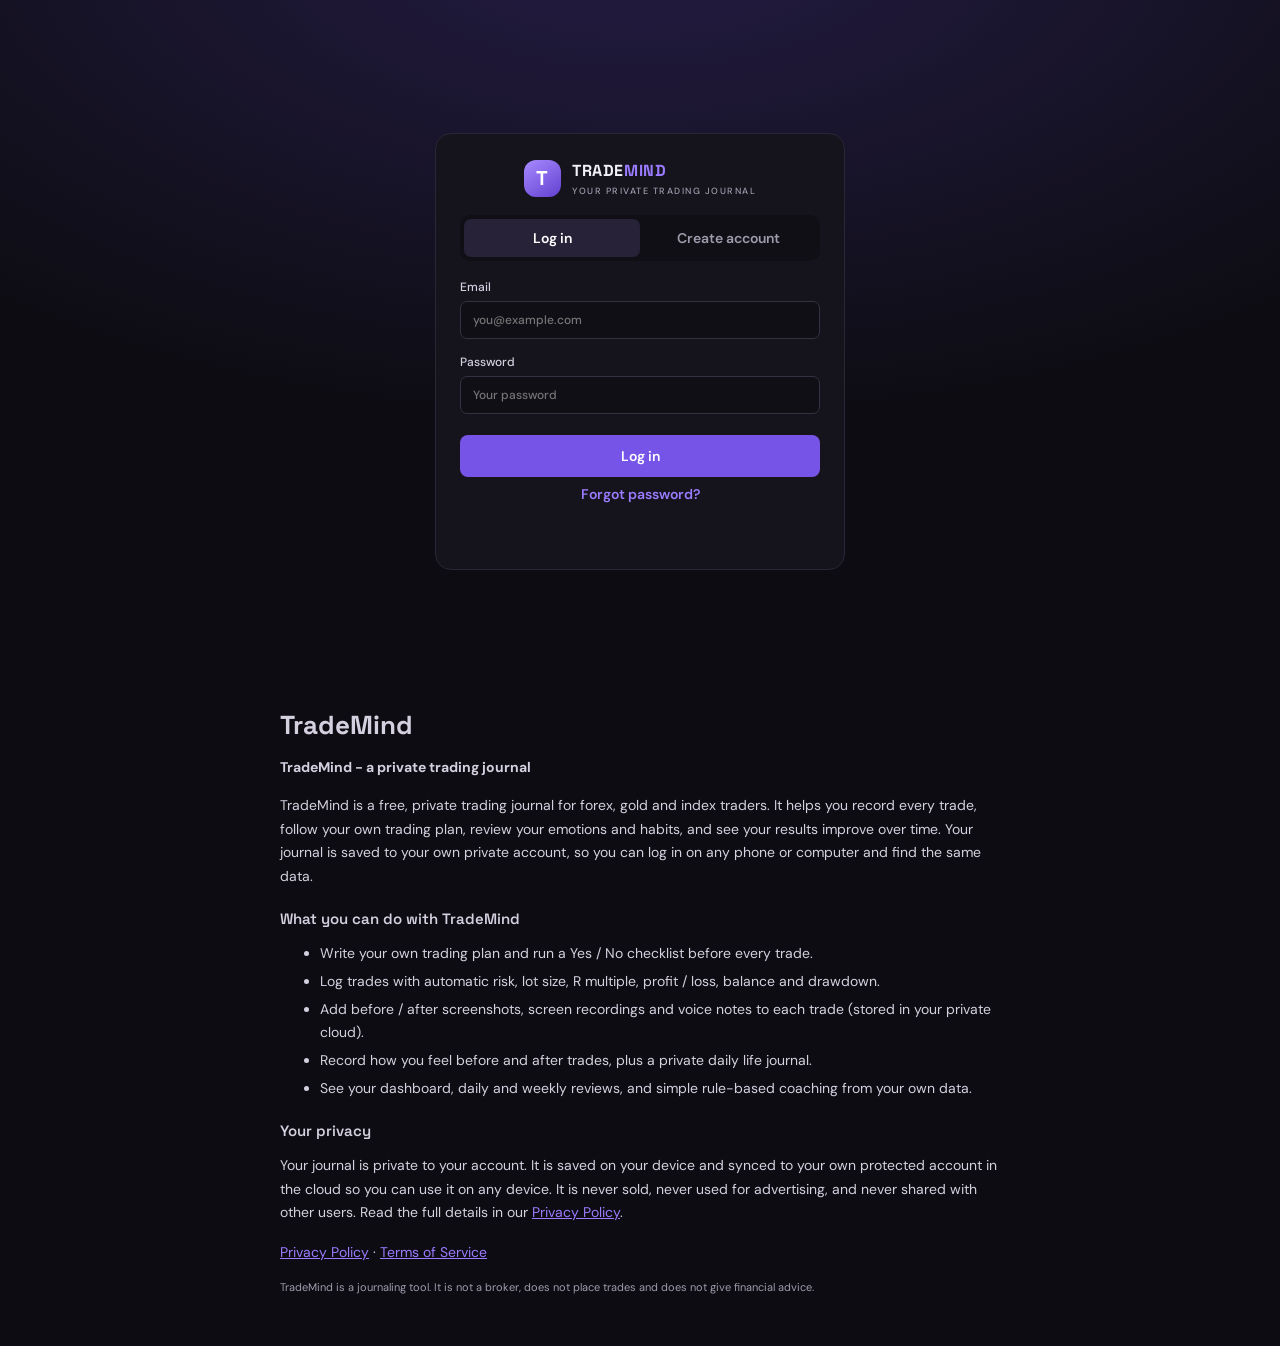
==== commit d6388f16: "Add files via upload" ====
--- a/index.html
+++ b/index.html
@@ -94,8 +94,9 @@
         <a class="nav-item" data-page="life" href="#/life">☼ <span>Life Journal</span></a>
         <a class="nav-item" data-page="weekly" href="#/weekly">▥ <span>Weekly Check</span></a>
         <a class="nav-item" data-page="plan" href="#/plan">◎ <span>My Trading Plan</span></a>
+        <a class="nav-item" data-page="discipline" href="#/discipline">◐ <span>Mindset &amp; Discipline</span></a>
+        <a class="nav-item" data-page="mentor" href="#/mentor">✦ <span>Mentor</span></a>
         <a class="nav-item" data-page="coach" href="#/coach">✧ <span>Coach</span></a>
-        <a class="nav-item" data-page="mentor" href="#/mentor">✦ <span>Mentor</span></a>
         <a class="nav-item" data-page="settings" href="#/settings">⚙ <span>Settings & Account</span></a>
       </nav>
       <div class="sidebar-bottom"><span class="status-dot" id="side-dot"></span><span id="side-user">—</span></div>
@@ -122,8 +123,13 @@
   <script src="vendor/supabase.js"></script>
   <script src="calc.js"></script>
   <script src="store.js"></script>
+  <script src="psych.js"></script>
+  <script src="lessons.js"></script>
+  <script src="lessons_guide.js"></script>
+  <script src="figures.js"></script>
+  <script src="mentor.js"></script>
   <script src="views.js"></script>
-  <script src="mentor.js"></script>
+  <script src="views2.js"></script>
   <script src="app.js"></script>
 </body>
 </html>
--- a/styles.css
+++ b/styles.css
@@ -209,58 +209,97 @@
 
 .about h1{font:700 26px 'Space Grotesk',system-ui,sans-serif;margin:0 0 4px}
 
-/* ---------- Mentor ---------- */
-.mentor-card{display:flex;flex-direction:column;justify-content:space-between}
-.mentor-progress{height:8px;border-radius:8px;background:#242131;overflow:hidden;margin:0 0 16px}
-.mentor-progress span{display:block;height:100%;background:linear-gradient(90deg,var(--violet2),var(--green));border-radius:8px;transition:width .3s}
-.mentor-next{border-color:#51436e;background:#1a1626}
-.mentor-row{display:flex;gap:12px;align-items:center;padding:11px 4px;border-bottom:1px solid var(--line);text-decoration:none}
-.mentor-row:last-child{border-bottom:0}
-.mentor-row b{display:grid;place-items:center;width:26px;height:26px;border-radius:50%;background:#292438;color:#cbbaff;font-size:12px;flex:none}
-.mentor-row.done b{background:#14442f;color:var(--green)}
-.mentor-row span{display:grid;gap:2px}.mentor-row small{color:var(--muted);font-size:11px}
-.mentor-lesson p,.mentor-lesson li{line-height:1.75;color:#d5d0df;font-size:14px}
-.mentor-lesson ul,.mentor-lesson ol{padding-left:20px}
-.mentor-goal{background:#1c1729;border-left:3px solid var(--violet);padding:10px 12px;border-radius:0 8px 8px 0}
-.mentor-live{margin-top:14px}
-.mentor-task{margin-top:14px;border:1px dashed #62528a;background:#181425;border-radius:10px;padding:10px 14px}
-.mentor-task p{margin:4px 0 0}
-.mentor-q{margin-bottom:16px}
-.mentor-q p{margin:0 0 8px;line-height:1.5}
-.mentor-opt{display:block;width:100%;text-align:left;background:#1c1a26;border:1px solid #393449;color:#e8e3f3;border-radius:8px;padding:10px 12px;margin-bottom:7px}
-.mentor-opt.sel{border-color:var(--violet);background:#272238}
-.mentor-opt.right{border-color:#28684f;background:#14271f;color:var(--green)}
-.mentor-opt.wrong{border-color:#67313d;background:#3b2029;color:var(--red)}
-
-.chat-log{max-height:420px;overflow:auto;display:grid;gap:10px;margin-top:10px;padding:2px}
-.chat-msg{padding:10px 13px;border-radius:10px;line-height:1.6;font-size:13px;max-width:92%}
-.chat-msg small{display:block;color:var(--violet);font-weight:700;font-size:10px;letter-spacing:1px;margin-bottom:3px;text-transform:uppercase}
-.chat-msg.user{background:#272238;justify-self:end}
-.chat-msg.assistant{background:#1a1626;border:1px solid #453a62}
-.chat-msg.err{border-color:#67313d;color:#ffb4ba}
-.chat-chip{padding:7px 11px;font-size:12px;text-align:left}
-
-/* ---------- pre-trade guard ---------- */
-.guard{border:1px solid #66512d;background:#241f16;color:#ead9b3;border-radius:10px;padding:12px 14px;margin:12px 0}
-.guard.stop{border-color:#67313d;background:#2b171d;color:#ffb4ba}
-.guard ul{margin:6px 0;padding-left:20px;line-height:1.6}
-.guard p{margin:6px 0}
-.chk{display:flex!important;gap:9px;align-items:flex-start;line-height:1.5;margin:8px 0 0}
-.chk input{margin-top:3px;flex:none}
-
-/* ---------- weekly stop / keep / start ---------- */
-.adv-grid{display:grid;grid-template-columns:repeat(3,1fr);gap:12px;margin:6px 0 14px}
-.adv{border:1px solid var(--line);border-radius:10px;padding:10px 12px;background:#1b1927}
-.adv h4{margin:0 0 6px;font-size:11px;letter-spacing:1.2px;text-transform:uppercase}
-.adv.bad h4{color:var(--red)}.adv.ok h4{color:var(--green)}.adv.go h4{color:var(--violet)}
-.adv p{margin:0 0 8px;font-size:12px;line-height:1.55}
-@media(max-width:800px){.adv-grid{grid-template-columns:1fr}}
-
-/* ---------- streaks & daily focus ---------- */
-.streak-grid{display:grid;grid-template-columns:repeat(4,1fr);gap:12px}
-.streak{background:#1c1a26;border:1px solid var(--line);border-radius:10px;padding:12px}
-.streak strong{display:block;font:700 28px 'Space Grotesk',system-ui,sans-serif;color:var(--green)}
-.streak span{display:block;font-size:12px;font-weight:600;margin-top:2px}
-.streak small{display:block;color:var(--muted);font-size:10px;margin-top:3px;line-height:1.4}
-.mentor-focus{border-color:#28684f;background:#14271f}
-@media(max-width:1100px){.streak-grid{grid-template-columns:repeat(2,1fr)}}
+/* ---------- psychology & mentor ---------- */
+.stats-grid.three{grid-template-columns:repeat(3,1fr)}
+.stop-banner{border-color:#67313d;background:#2a161d;color:#ffc9ce}
+.stop-banner a{color:#fff;font-weight:700}
+.stop-screen,.cool-screen{max-width:640px;margin:10px auto;text-align:center;background:var(--panel);border:1px solid #67313d;border-radius:16px;padding:26px 22px}
+.cool-screen{border-color:#66512d}
+.stop-sign{display:inline-grid;place-items:center;width:104px;height:104px;border-radius:50%;background:#3b2029;border:4px solid var(--red);color:var(--red);font:700 26px 'Space Grotesk',system-ui,sans-serif;letter-spacing:2px;margin-bottom:10px}
+.stop-why{color:#ffb4ba;font-weight:600;margin:4px 0}
+.stop-screen h2,.cool-screen h2{font:600 22px 'Space Grotesk',system-ui,sans-serif;margin:6px 0 10px}
+.stop-screen h3{font:600 15px 'Space Grotesk',system-ui,sans-serif;margin:18px 0 8px}
+.recovery{display:grid;gap:7px;text-align:left;margin-bottom:14px}
+.rec-item{display:flex;gap:11px;align-items:center;border:1px solid var(--line);background:var(--panel2);color:var(--text);border-radius:9px;padding:10px 12px;text-align:left}
+.rec-item b{flex:none;display:grid;place-items:center;width:24px;height:24px;border-radius:50%;background:#292438;color:#cbbaff;font-size:12px}
+.rec-item.on{border-color:#28684f;background:#14271f}.rec-item.on b{background:#14442f;color:var(--green)}
+.override{text-align:left;margin-top:18px;border-top:1px solid var(--line);padding-top:12px;color:var(--muted)}
+.override summary{cursor:pointer;color:#a09bac;font-size:12px}
+label.check{display:flex;gap:8px;align-items:center;margin:8px 0}label.check input{width:auto}
+.mood-grid{display:grid;grid-template-columns:repeat(auto-fill,minmax(112px,1fr));gap:8px}
+.mood{border:1px solid #393449;background:var(--panel2);color:var(--text);border-radius:9px;padding:11px 8px;font-weight:600}
+.mood.risky{border-color:#66512d}
+.mood.on{background:#2d2350;border-color:var(--violet);color:#fff}.mood.risky.on{background:#3a2d16;border-color:var(--amber)}
+.timer{font:700 54px 'Space Grotesk',system-ui,sans-serif;margin:14px 0;color:var(--amber);font-variant-numeric:tabular-nums}.timer.ready{color:var(--green)}
+.why-list{text-align:left;margin:10px 0}
+.cool-screen label{text-align:left;display:block}
+.grade-box{display:flex;gap:14px;align-items:center;margin:12px 0;padding:12px 14px;border:1px solid var(--line);border-radius:10px;background:var(--panel2)}
+.grade-letter{flex:none;display:grid;place-items:center;width:52px;height:52px;border-radius:12px;font:700 28px 'Space Grotesk',system-ui,sans-serif;background:#292438;color:#cbbaff}
+.grade-letter.ok{background:#14271f;color:var(--green)}.grade-letter.warn{background:#2a2316;color:var(--amber)}.grade-letter.bad{background:#3b2029;color:var(--red)}
+.grade-parts{display:flex;flex-wrap:wrap;gap:5px;margin-top:7px}
+.gp{font-size:10px;padding:3px 7px;border-radius:12px;background:#242131;color:#bdb7ca}.gp.full{color:var(--green)}.gp.neg{color:var(--red)}.gp.part{color:var(--amber)}
+.score-big{font:700 54px 'Space Grotesk',system-ui,sans-serif;margin:4px 0 10px}.score-big small{font-size:16px;color:var(--muted)}
+.badge-grid{display:grid;grid-template-columns:repeat(auto-fill,minmax(150px,1fr));gap:10px}
+.badge{border:1px solid var(--line);border-radius:11px;padding:12px;background:var(--panel2);opacity:.6;display:flex;flex-direction:column;gap:4px}
+.badge.earned{opacity:1;border-color:#4b3e86;background:#1d1830}
+.badge .b-icon{width:32px;height:32px;border-radius:9px;display:grid;place-items:center;background:#292438;color:#cbbaff;font-weight:700}
+.badge.earned .b-icon{background:var(--violet2);color:#fff}
+.badge small{color:var(--muted);font-size:10px;line-height:1.4}
+.b-bar,.progress-line{height:5px;background:#292438;border-radius:4px;overflow:hidden}.b-bar i,.progress-line i{display:block;height:100%;background:var(--violet)}
+.grade-dist{display:grid;grid-template-columns:repeat(5,1fr);gap:8px;text-align:center;margin-bottom:8px}
+.gd-bar{height:70px;background:#1c1a26;border-radius:6px;display:flex;align-items:flex-end;overflow:hidden;margin-bottom:4px}.gd-bar i{display:block;width:100%;background:var(--violet);min-height:2px}
+.grade-dist small{display:block;color:var(--muted)}
+.lesson{max-width:760px}.lesson h2{font:600 24px 'Space Grotesk',system-ui,sans-serif;margin:4px 0 14px}
+.lesson-body p,.lesson-body li{line-height:1.75;font-size:14px}.lesson-body h4{margin:18px 0 6px;font:600 15px 'Space Grotesk',system-ui,sans-serif;color:#cbbaff}
+.quiz-q{margin-bottom:16px}.quiz-q>b{display:block;margin-bottom:8px}
+.quiz-opt{display:block;width:100%;text-align:left;margin-bottom:6px;border:1px solid #393449;background:var(--panel2);color:var(--text);border-radius:8px;padding:10px 12px}
+.quiz-opt:hover:not(:disabled){border-color:var(--violet)}
+.quiz-opt.right{background:#14271f;border-color:#28684f;color:var(--green)}.quiz-opt.wrong{background:#3b2029;border-color:#67313d;color:var(--red)}
+.lesson-list{display:grid;gap:6px}
+.lesson-row{display:flex;gap:10px;align-items:center;text-decoration:none;border:1px solid var(--line);border-radius:9px;padding:10px 12px;background:var(--panel2)}
+.lesson-row b{flex:none;width:20px;color:var(--green)}.lesson-row span{flex:1}.lesson-row small{color:var(--muted);white-space:nowrap}
+.lesson-row:hover{border-color:var(--violet)}.lesson-row.done{opacity:.8}
+.next-lesson{display:flex;gap:14px;align-items:center;justify-content:space-between;margin-top:12px;border:1px solid #4b3e86;background:#1d1830;border-radius:10px;padding:13px 15px}
+.ask-row{display:flex;gap:8px;margin:8px 0}.ask-row input{flex:1;min-width:0}
+.chip-row{display:flex;flex-wrap:wrap;gap:7px;margin:8px 0 12px}
+.chip-btn{border:1px solid #393449;background:#1c1a26;color:#cbbaff;border-radius:20px;padding:6px 11px;font-size:11px;font-weight:600}
+.chat-q{margin-top:12px;font-weight:600;color:#cbbaff}
+.chat-a{margin-top:6px;padding:11px 13px;border-left:3px solid var(--violet);background:#1c1a25;border-radius:0 9px 9px 0;line-height:1.65;font-size:13px}
+.chat-a.ai{border-left-color:var(--green)}.ai-tag{display:block;color:var(--green);font-weight:700;margin-bottom:3px}
+@media(max-width:900px){.stats-grid.three{grid-template-columns:1fr}.ask-row{flex-wrap:wrap}.next-lesson{flex-direction:column;align-items:flex-start}.grade-box{align-items:flex-start}}
+
+/* ---------- meditation + full plan ---------- */
+.med-panel{border:1px solid #3a3160;background:#171326;border-radius:12px;padding:16px;margin:14px 0}
+.med-panel h3{font:600 15px 'Space Grotesk',system-ui,sans-serif;margin:0}
+.med-run{text-align:center}
+.breath{width:150px;height:150px;border-radius:50%;margin:14px auto;display:grid;place-items:center;background:radial-gradient(circle,#7654e8,#3b2a80);color:#fff;font-weight:600;box-shadow:0 0 40px #7654e866}
+.breath.in{transform:scale(1.25);transition:transform 4s ease-in-out}
+.breath.out{transform:scale(.8);transition:transform 6s ease-in-out}
+.breath.done{background:radial-gradient(circle,#2f9e72,#14442f);box-shadow:0 0 40px #54d6a044}
+.med-clock{font:700 30px 'Space Grotesk',system-ui,sans-serif;font-variant-numeric:tabular-nums;margin:18px 0 6px}
+.med-cue{color:#d8d0ed;min-height:44px;line-height:1.6;max-width:480px;margin:6px auto 10px}
+.chip-btn.on{background:#2d2350;border-color:var(--violet);color:#fff}
+.full-plan{border:1px solid #3a3160;background:#171326;border-radius:10px;padding:14px;margin:12px 0}
+.full-plan h4{margin:0 0 4px;font:600 15px 'Space Grotesk',system-ui,sans-serif;color:#cbbaff}
+.full-plan textarea{font-family:inherit;line-height:1.6}
+.plan-view{border:1px solid var(--line);background:var(--panel2);border-radius:10px;padding:12px 14px;margin:10px 0}
+.plan-view summary{cursor:pointer;font-weight:600;color:#cbbaff}
+.plan-view p{margin:8px 0;line-height:1.6}.plan-view pre.note{white-space:pre-wrap}
+@media(prefers-reduced-motion:reduce){.breath.in,.breath.out{transition:none}}
+
+.fig{margin:14px 0}.fig svg{width:100%;height:auto;display:block;border:1px solid var(--line);border-radius:10px}
+.fig figcaption{font-size:11px;color:var(--muted);margin-top:6px;line-height:1.5}.fig figcaption em{color:#6f6a7a}
+@media(max-width:600px){.fig{overflow-x:auto}.fig svg{min-width:540px}}
+.rule-row.tf-row{display:grid;grid-template-columns:110px minmax(0,1fr) auto;gap:8px;margin-bottom:8px}
+.rule-row.tf-row input{width:100%;max-width:none!important}
+
+.plan-card{border-color:#4b3e86;background:linear-gradient(180deg,#1a1530,#15141d)}.plan-card.read{border-color:var(--line);background:var(--panel)}
+.plan-card h4{margin:14px 0 6px;font:600 14px 'Space Grotesk',system-ui,sans-serif;color:#cbbaff}
+.plan-tfs{display:flex;flex-wrap:wrap;gap:8px;margin:10px 0}
+.tf-chip{display:flex;gap:8px;align-items:center;border:1px solid #3a3160;background:#171326;border-radius:9px;padding:7px 11px;font-size:12px}.tf-chip b{color:var(--violet);font:700 14px 'Space Grotesk',system-ui,sans-serif}.tf-chip span{color:var(--muted)}
+.plan-full{white-space:pre-wrap;line-height:1.7;font-size:13px}
+.plan-rules{margin:4px 0 8px;padding-left:20px;line-height:1.7}
+.stat-card{min-width:0}.stat-card strong{overflow-wrap:anywhere}
+@media(max-width:480px){.stats-grid{grid-template-columns:1fr 1fr}.stat-card strong{font-size:18px}}
+.plan-card>.primary,.plan-card>p+.primary{margin-top:8px}
+.plan-full{font-family:inherit!important;white-space:pre-wrap}
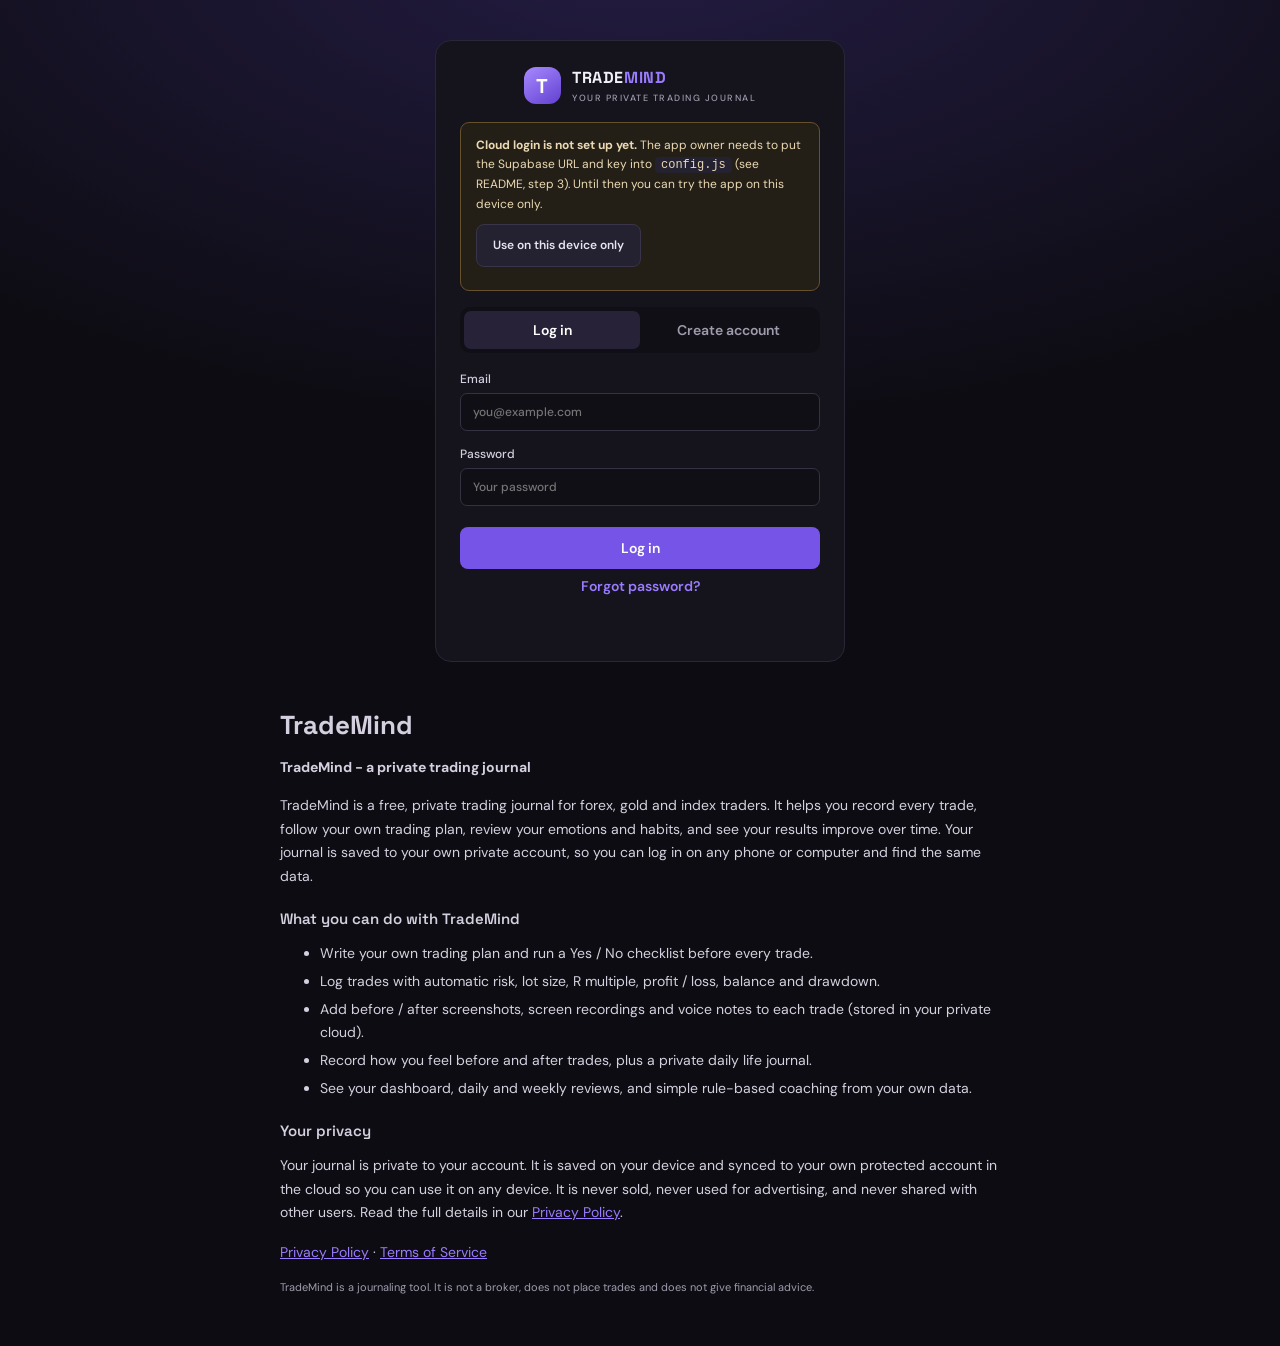
==== commit 3730308b: "Add files via upload" ====
--- a/index.html
+++ b/index.html
@@ -84,20 +84,25 @@
     <aside class="sidebar" id="sidebar">
       <a class="brand" href="#/dashboard"><span class="brand-mark">T</span><span>TRADE<span class="violet">MIND</span><small>TRADING JOURNAL</small></span></a>
       <nav id="nav">
-        <a class="nav-item" data-page="dashboard" href="#/dashboard">▦ <span>Dashboard</span></a>
+        <div class="nav-title">TODAY</div>
+        <a class="nav-item" data-page="dashboard" href="#/dashboard">▦ <span>Home</span></a>
         <a class="nav-item" data-page="daily" href="#/daily">☀ <span>Daily Check</span></a>
-        <a class="nav-item" data-page="checklist" href="#/checklist">✓ <span>Checklist</span></a>
+        <a class="nav-item" data-page="checklist" href="#/checklist">✓ <span>Pre-Trade Checklist</span></a>
         <a class="nav-item" data-page="log" href="#/log">▤ <span>Trade Log</span></a>
-        <a class="nav-item" data-page="shots" href="#/shots">▣ <span>Screenshots & Videos</span></a>
+        <div class="nav-title">MY JOURNAL</div>
+        <a class="nav-item" data-page="review" href="#/review">✎ <span>Daily Review</span></a>
         <a class="nav-item" data-page="checkins" href="#/checkins">◉ <span>Emotion Check-ins</span></a>
-        <a class="nav-item" data-page="review" href="#/review">✎ <span>Daily Review</span></a>
         <a class="nav-item" data-page="life" href="#/life">☼ <span>Life Journal</span></a>
+        <a class="nav-item" data-page="shots" href="#/shots">▣ <span>Screenshots &amp; Videos</span></a>
         <a class="nav-item" data-page="weekly" href="#/weekly">▥ <span>Weekly Check</span></a>
+        <div class="nav-title">GROW</div>
+        <a class="nav-item" data-page="discipline" href="#/discipline">◐ <span>Mindset &amp; Discipline</span></a>
+        <a class="nav-item" data-page="mentor" href="#/mentor">✦ <span>Mentor &amp; Lessons</span></a>
+        <a class="nav-item" data-page="coach" href="#/coach">✧ <span>Coach</span></a>
+        <div class="nav-title">SETUP</div>
         <a class="nav-item" data-page="plan" href="#/plan">◎ <span>My Trading Plan</span></a>
-        <a class="nav-item" data-page="discipline" href="#/discipline">◐ <span>Mindset &amp; Discipline</span></a>
-        <a class="nav-item" data-page="mentor" href="#/mentor">✦ <span>Mentor</span></a>
-        <a class="nav-item" data-page="coach" href="#/coach">✧ <span>Coach</span></a>
-        <a class="nav-item" data-page="settings" href="#/settings">⚙ <span>Settings & Account</span></a>
+        <a class="nav-item" data-page="settings" href="#/settings">⚙ <span>Settings &amp; Account</span></a>
+        <a class="nav-item" data-page="help" href="#/help">? <span>Help &amp; Guide</span></a>
       </nav>
       <div class="sidebar-bottom"><span class="status-dot" id="side-dot"></span><span id="side-user">—</span></div>
     </aside>
@@ -116,6 +121,14 @@
     </main>
   </div>
 
+  <nav class="bottom-nav" id="bottom-nav" aria-label="Main">
+    <a data-page="dashboard" href="#/dashboard"><i>▦</i><span>Home</span></a>
+    <a data-page="plan" href="#/plan"><i>◎</i><span>My Plan</span></a>
+    <a class="fab" href="#/trade/new"><i>＋</i><span>Log trade</span></a>
+    <a data-page="mentor" href="#/mentor"><i>✦</i><span>Mentor</span></a>
+    <button type="button" id="more-btn"><i>☰</i><span>More</span></button>
+  </nav>
+
   <div id="lightbox" class="lightbox" hidden><img alt="Trade screenshot"></div>
   <div id="toast" class="toast" role="status"></div>
 
--- a/styles.css
+++ b/styles.css
@@ -303,3 +303,30 @@
 @media(max-width:480px){.stats-grid{grid-template-columns:1fr 1fr}.stat-card strong{font-size:18px}}
 .plan-card>.primary,.plan-card>p+.primary{margin-top:8px}
 .plan-full{font-family:inherit!important;white-space:pre-wrap}
+
+/* ---- user-friendly pass ---- */
+.nav-title{font-size:10px;letter-spacing:.14em;color:#827d8c;margin:14px 14px 4px;font-weight:700}
+.bottom-nav{display:none}
+.welcome{border-color:#7c5cff}
+.day-steps{display:grid;gap:8px}
+.day-step{display:flex;gap:12px;align-items:center;padding:10px 12px;border:1px solid #393449;border-radius:12px;text-decoration:none;color:inherit;min-height:48px}
+.day-step b{width:28px;height:28px;border-radius:50%;display:grid;place-items:center;background:#2a2536;flex:none}
+.day-step small{display:block;color:#a09aab;font-size:12px}
+.day-step.done{opacity:.65}.day-step.done b{background:#54d6a0;color:#0e0b16}
+.day-step.next{border-color:#f4c66a;box-shadow:0 0 0 1px #f4c66a inset}.day-step.next b{background:#f4c66a;color:#0e0b16}
+details.more>summary{cursor:pointer;list-style:none}details.more>summary::-webkit-details-marker{display:none}details.more>summary h3{display:inline}
+.help-list{padding-left:20px;line-height:1.7}
+.help-grid{display:grid;grid-template-columns:repeat(auto-fit,minmax(220px,1fr));gap:10px}
+.help-grid a{padding:12px;border:1px solid #393449;border-radius:12px;text-decoration:none;color:inherit}.help-grid small{display:block;color:#a09aab;margin-top:2px}
+.gloss dt{font-weight:700;margin-top:10px}.gloss dd{margin:2px 0 0;color:#c9c4d3}
+@media(max-width:800px){
+  .bottom-nav{display:flex;position:fixed;left:0;right:0;bottom:0;z-index:40;background:#17131f;border-top:1px solid #393449;padding:4px 4px calc(4px + env(safe-area-inset-bottom))}
+  .bottom-nav a,.bottom-nav button{flex:1;display:flex;flex-direction:column;align-items:center;gap:1px;padding:6px 2px;min-height:52px;background:none;border:0;color:#a09aab;font-size:11px;text-decoration:none;font-family:inherit}
+  .bottom-nav i{font-style:normal;font-size:18px}.bottom-nav .active{color:#f4c66a}
+  .bottom-nav .fab i{background:#7c5cff;color:#fff;border-radius:50%;width:38px;height:38px;display:grid;place-items:center;margin-top:-16px;font-size:22px}.bottom-nav .fab{color:#e9e5f2}
+  .main{padding-bottom:84px}.top-actions .primary.small{display:none}
+  input,select,textarea{font-size:16px}
+  button,.nav-item{min-height:44px}
+}
+.plan-rules.compact{margin:6px 0;padding-left:18px;font-size:14px}.plan-rules.compact li{margin:2px 0}
+.plan-card .finding{margin:6px 0;padding:8px 10px}
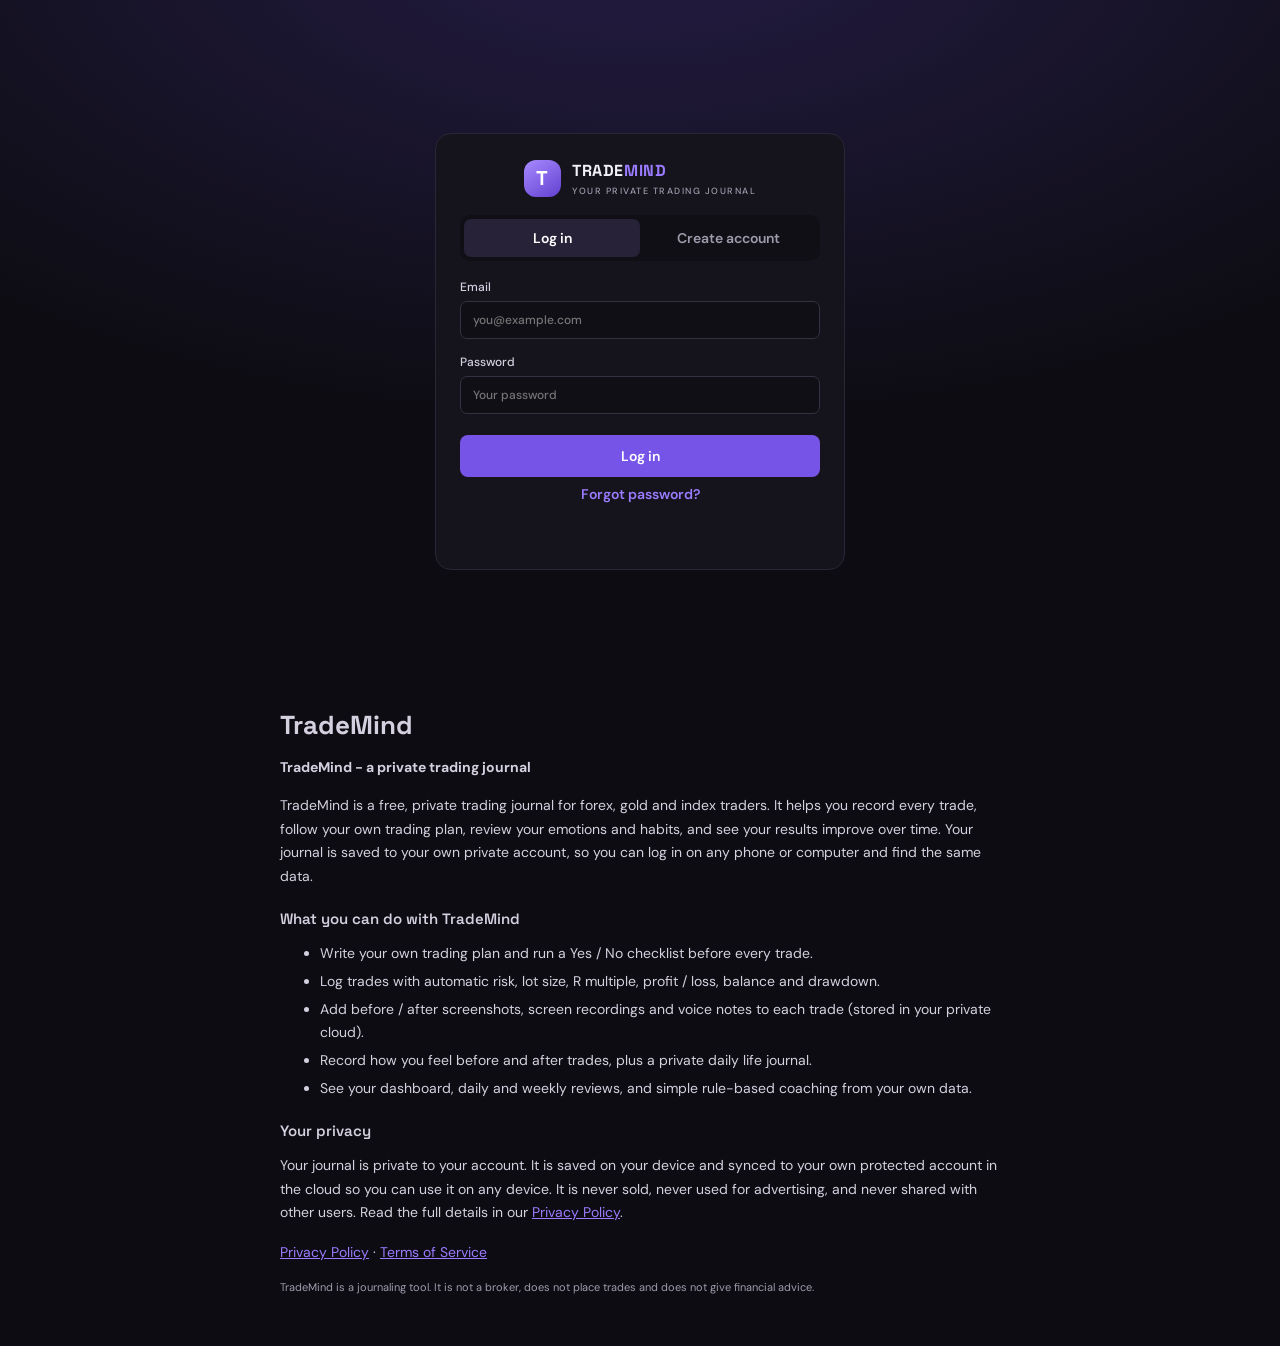
==== commit 83f23b1b: "Add files via upload" ====
--- a/index.html
+++ b/index.html
@@ -93,12 +93,14 @@
         <a class="nav-item" data-page="review" href="#/review">✎ <span>Daily Review</span></a>
         <a class="nav-item" data-page="checkins" href="#/checkins">◉ <span>Emotion Check-ins</span></a>
         <a class="nav-item" data-page="life" href="#/life">☼ <span>Life Journal</span></a>
+        <a class="nav-item" data-page="books" href="#/books">📖 <span>Books I Read</span></a>
         <a class="nav-item" data-page="shots" href="#/shots">▣ <span>Screenshots &amp; Videos</span></a>
         <a class="nav-item" data-page="weekly" href="#/weekly">▥ <span>Weekly Check</span></a>
         <div class="nav-title">GROW</div>
         <a class="nav-item" data-page="discipline" href="#/discipline">◐ <span>Mindset &amp; Discipline</span></a>
         <a class="nav-item" data-page="mentor" href="#/mentor">✦ <span>Mentor &amp; Lessons</span></a>
         <a class="nav-item" data-page="coach" href="#/coach">✧ <span>Coach</span></a>
+        <a class="nav-item" data-page="report" href="#/report">▤ <span>Monthly Report</span></a>
         <div class="nav-title">SETUP</div>
         <a class="nav-item" data-page="plan" href="#/plan">◎ <span>My Trading Plan</span></a>
         <a class="nav-item" data-page="settings" href="#/settings">⚙ <span>Settings &amp; Account</span></a>
@@ -112,6 +114,7 @@
         <button class="icon-btn mobile-menu" id="menu-btn" aria-label="Open menu">☰</button>
         <div><div class="eyebrow">PROCESS OVER PROFIT</div><h1 id="page-title">Dashboard</h1></div>
         <div class="top-actions">
+          <a class="icon-btn" href="#/search" aria-label="Search">🔍</a><button class="icon-btn" type="button" data-action="theme-toggle" aria-label="Switch light or dark">◐</button>
           <button class="sync-pill" id="sync-pill" type="button" title="Tap to sync now">● …</button>
           <a class="primary small" href="#/trade/new">＋ Log trade</a>
         </div>
@@ -143,6 +146,7 @@
   <script src="mentor.js"></script>
   <script src="views.js"></script>
   <script src="views2.js"></script>
+  <script src="views3.js"></script>
   <script src="app.js"></script>
 </body>
 </html>
--- a/styles.css
+++ b/styles.css
@@ -330,3 +330,53 @@
 }
 .plan-rules.compact{margin:6px 0;padding-left:18px;font-size:14px}.plan-rules.compact li{margin:2px 0}
 .plan-card .finding{margin:6px 0;padding:8px 10px}
+
+/* ---- life journal ---- */
+.lf-datebar{display:flex;align-items:center;gap:10px;padding:10px}
+.lf-datebar button{width:48px;min-height:48px;font-size:22px;flex:none}
+.lf-date{flex:1;text-align:center;display:flex;flex-direction:column;gap:2px;align-items:center}
+.lf-date b{font-size:16px}.lf-date small a{color:#f4c66a}
+.lf-date input{margin-top:4px;max-width:180px}
+.timeline{display:grid;gap:10px}
+.tl-item{display:flex;gap:12px;border-left:3px solid #393449;padding:6px 0 6px 12px}
+.tl-item.good{border-color:#54d6a0}.tl-item.bad{border-color:#ff777f}.tl-item.neutral{border-color:#f4c66a}.tl-item.trade{border-color:#7c5cff;opacity:.9}
+.tl-time{font-variant-numeric:tabular-nums;color:#a09aab;min-width:46px;font-size:13px;padding-top:2px}
+.tl-body{flex:1;min-width:0}.tl-body p{margin:4px 0;white-space:pre-wrap;overflow-wrap:anywhere}
+.tl-act{display:flex;gap:14px}
+.prewrap{white-space:pre-wrap;overflow-wrap:anywhere}.stars{color:#f4c66a;letter-spacing:2px;margin:4px 0}.book h3{margin:0}.book blockquote{margin:8px 0}
+
+/* ---- goals, report, replay, search, quick log ---- */
+.goal{margin:10px 0}.goal-top{display:flex;justify-content:space-between;font-size:14px;margin-bottom:4px}
+.bar{height:8px;border-radius:6px;background:var(--line);overflow:hidden}.bar i{display:block;height:100%;background:var(--green)}
+.check-row{display:flex;align-items:center;gap:10px}.check-row input{width:22px;height:22px}
+.replay-grid{display:grid;grid-template-columns:1fr 1fr;gap:12px;margin-bottom:14px}
+.replay-shot{margin:0}.replay-shot figcaption{font-size:12px;color:var(--muted);margin-bottom:4px}.replay-shot img{width:100%;border-radius:10px;cursor:zoom-in}
+.replay-nums{display:grid;grid-template-columns:repeat(4,1fr);gap:8px}.replay-nums small{display:block;color:var(--muted);font-size:12px}.replay-nums b{font-size:17px}
+.sr-item{display:flex;gap:12px;padding:10px 4px;border-bottom:1px solid var(--line);text-decoration:none;color:inherit;min-height:48px}
+.sr-item small{display:block;color:var(--muted);overflow-wrap:anywhere}.sr-tag{font-size:11px;letter-spacing:.06em;color:var(--violet);min-width:58px;text-transform:uppercase;padding-top:3px}
+.quick-more{margin:6px 0}.quick-more>summary{cursor:pointer;padding:12px 4px;font-weight:600;color:var(--violet)}
+details.all-stats{padding:12px 16px}details.all-stats>summary{cursor:pointer;list-style:none}details.all-stats>summary::-webkit-details-marker{display:none}details.all-stats>summary h3{display:inline;margin:0}
+.chk{width:30px;height:30px;min-height:30px;border-radius:8px;border:2px solid var(--muted);background:transparent;color:var(--green);flex:none;padding:0}
+@media(max-width:600px){.replay-grid{grid-template-columns:1fr}.replay-nums{grid-template-columns:repeat(2,1fr)}.top-actions .icon-btn{font-size:20px;min-width:40px}}
+
+/* ---- print (monthly report) ---- */
+@media print{.sidebar,.topbar,.bottom-nav,.no-print,footer,.toast{display:none!important}.main{margin:0!important;padding:0!important}body{background:#fff!important;color:#000!important}.panel,.stat-card{background:#fff!important;border:1px solid #bbb!important;color:#000!important;break-inside:avoid}.muted,small{color:#444!important}}
+
+/* ---- light theme ---- */
+html[data-theme=light]{--bg:#f6f4fb;--panel:#ffffff;--panel2:#efecf7;--line:#dcd7e8;--text:#1b1826;--muted:#5d586b;--violet:#6b45e0;--violet2:#5a36c8;--green:#0f8f5f;--red:#d1323f;--amber:#a36a00;--input:#ffffff;color-scheme:light}
+html[data-theme=light] .sidebar,html[data-theme=light] .bottom-nav{background:#ffffff;border-color:var(--line)}
+html[data-theme=light] .nav-item{color:#4a455a}html[data-theme=light] .nav-item.active{background:#ece7fb;color:#4b2fb0}
+html[data-theme=light] .icon-btn{color:var(--text)}
+html[data-theme=light] .bottom-nav a,html[data-theme=light] .bottom-nav button{color:#5d586b}html[data-theme=light] .bottom-nav .active{color:#6b45e0}
+html[data-theme=light] .day-step,html[data-theme=light] .help-grid a,html[data-theme=light] .tl-item{border-color:var(--line)}
+html[data-theme=light] .day-step b{background:#e6e1f4}html[data-theme=light] .day-step small,html[data-theme=light] .help-grid small,html[data-theme=light] .gloss dd{color:var(--muted)}
+html[data-theme=light] .day-step.next{border-color:#c98a00;box-shadow:0 0 0 1px #c98a00 inset}
+html[data-theme=light] input,html[data-theme=light] select,html[data-theme=light] textarea{background:#fff;color:var(--text);border-color:#cfc8e0}
+html[data-theme=light] .panel,html[data-theme=light] .stat-card{background:#fff;border-color:var(--line);color:var(--text)}
+html[data-theme=light] .plan-card{background:#f3effd}html[data-theme=light] .note,html[data-theme=light] pre{background:#f1eef9;color:#2b2640}
+html[data-theme=light] .dt th{background:#efecf7;color:#4a455a}html[data-theme=light] .dt td{border-color:var(--line)}
+html[data-theme=light] code{background:#ece8f6}
+html[data-theme=light] .secondary{background:#efecf7;color:#2b2640;border-color:#d4cee6}
+html[data-theme=light] .toast{background:#2b2640;color:#fff}
+html[data-theme=light] .tf-chip{background:#efecf7;color:#2b2640}
+.top-actions .icon-btn{font-size:22px;min-width:40px;min-height:40px;text-decoration:none;color:var(--text);display:grid;place-items:center;line-height:1}
